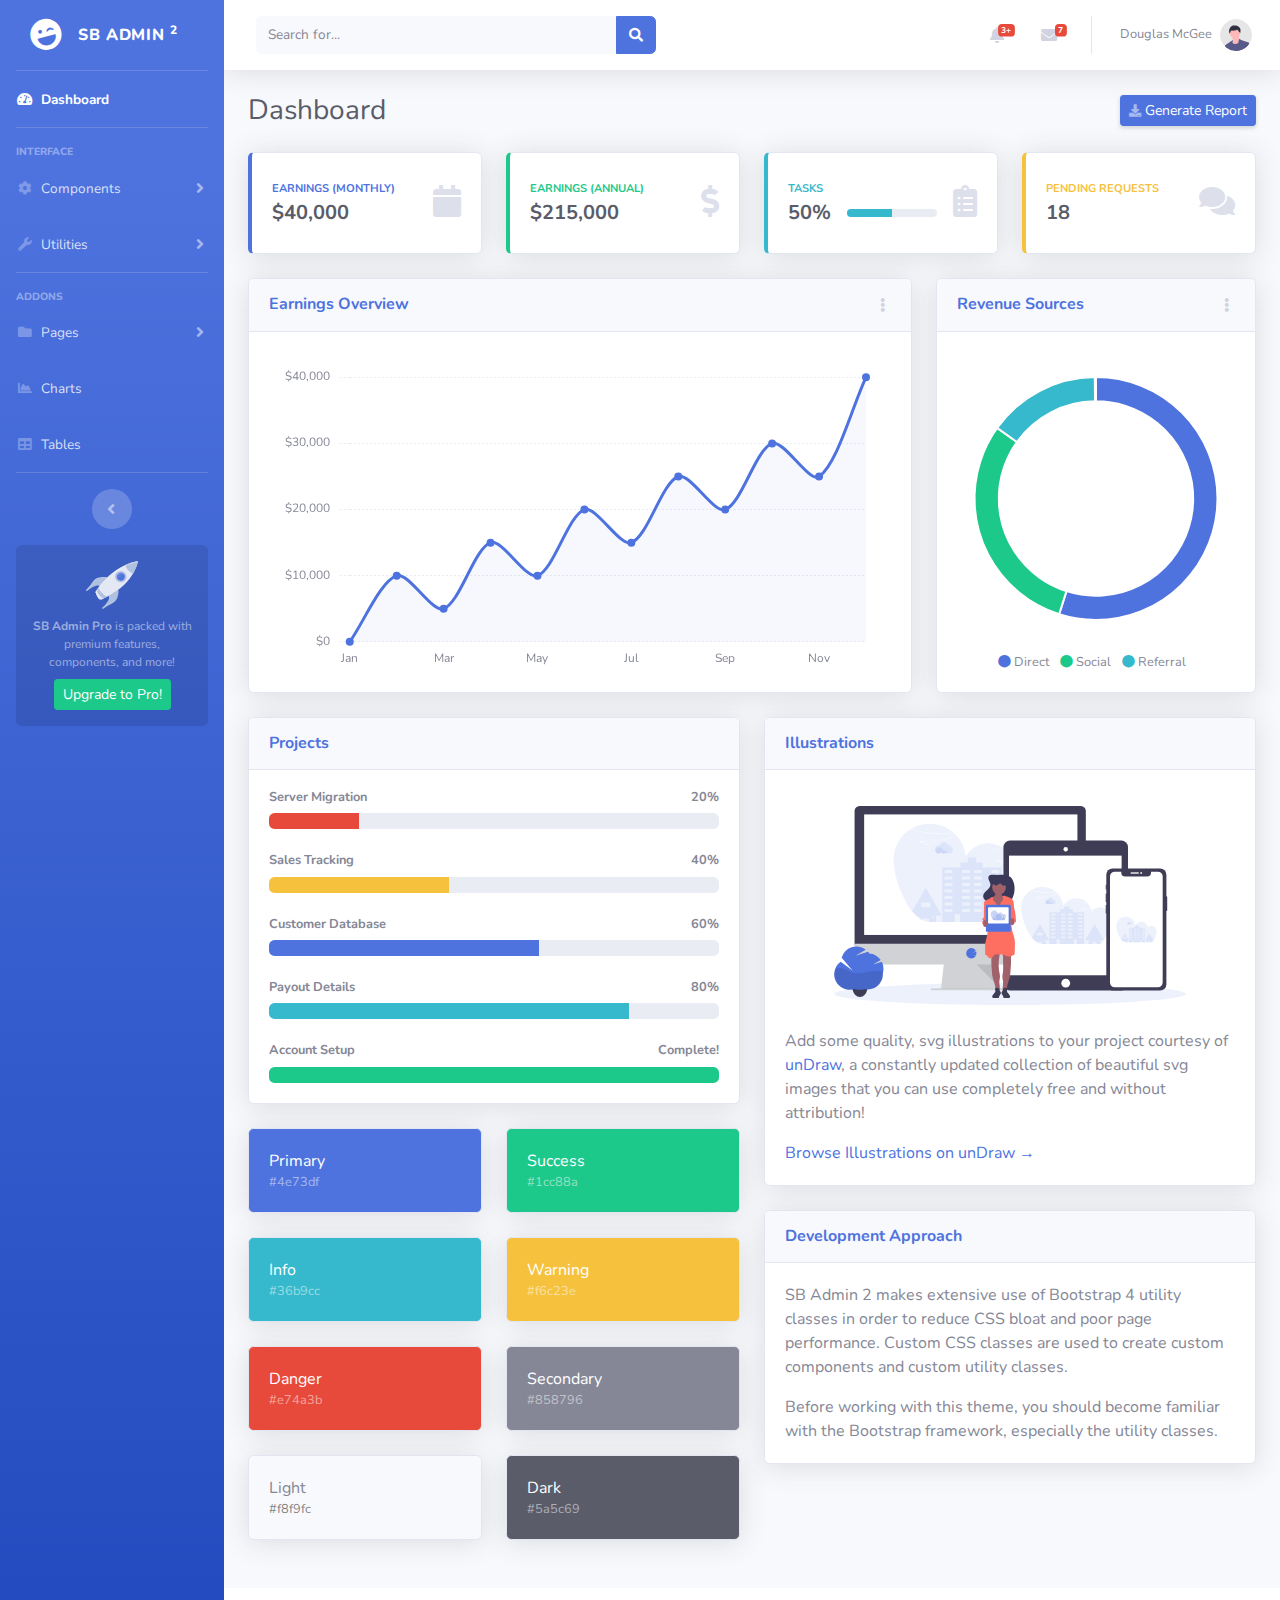
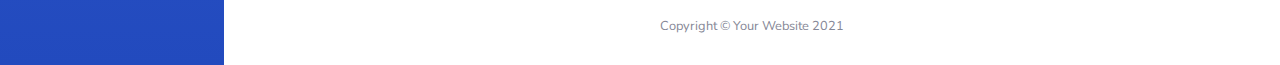
==== web/index.html @ cf5ed86f "add web" ====
<!DOCTYPE html>
<html lang="en">

<head>

    <meta charset="utf-8">
    <meta http-equiv="X-UA-Compatible" content="IE=edge">
    <meta name="viewport" content="width=device-width, initial-scale=1, shrink-to-fit=no">
    <meta name="description" content="">
    <meta name="author" content="">

    <title>SB Admin 2 - Dashboard</title>

    <!-- Custom fonts for this template-->
    <link href="vendor/fontawesome-free/css/all.min.css" rel="stylesheet" type="text/css">
    <link
        href="https://fonts.googleapis.com/css?family=Nunito:200,200i,300,300i,400,400i,600,600i,700,700i,800,800i,900,900i"
        rel="stylesheet">

    <!-- Custom styles for this template-->
    <link href="css/sb-admin-2.min.css" rel="stylesheet">

</head>

<body id="page-top">

    <!-- Page Wrapper -->
    <div id="wrapper">

        <!-- Sidebar -->
        <ul class="navbar-nav bg-gradient-primary sidebar sidebar-dark accordion" id="accordionSidebar">

            <!-- Sidebar - Brand -->
            <a class="sidebar-brand d-flex align-items-center justify-content-center" href="index.html">
                <div class="sidebar-brand-icon rotate-n-15">
                    <i class="fas fa-laugh-wink"></i>
                </div>
                <div class="sidebar-brand-text mx-3">SB Admin <sup>2</sup></div>
            </a>

            <!-- Divider -->
            <hr class="sidebar-divider my-0">

            <!-- Nav Item - Dashboard -->
            <li class="nav-item active">
                <a class="nav-link" href="index.html">
                    <i class="fas fa-fw fa-tachometer-alt"></i>
                    <span>Dashboard</span></a>
            </li>

            <!-- Divider -->
            <hr class="sidebar-divider">

            <!-- Heading -->
            <div class="sidebar-heading">
                Interface
            </div>

            <!-- Nav Item - Pages Collapse Menu -->
            <li class="nav-item">
                <a class="nav-link collapsed" href="#" data-toggle="collapse" data-target="#collapseTwo"
                    aria-expanded="true" aria-controls="collapseTwo">
                    <i class="fas fa-fw fa-cog"></i>
                    <span>Components</span>
                </a>
                <div id="collapseTwo" class="collapse" aria-labelledby="headingTwo" data-parent="#accordionSidebar">
                    <div class="bg-white py-2 collapse-inner rounded">
                        <h6 class="collapse-header">Custom Components:</h6>
                        <a class="collapse-item" href="buttons.html">Buttons</a>
                        <a class="collapse-item" href="cards.html">Cards</a>
                    </div>
                </div>
            </li>

            <!-- Nav Item - Utilities Collapse Menu -->
            <li class="nav-item">
                <a class="nav-link collapsed" href="#" data-toggle="collapse" data-target="#collapseUtilities"
                    aria-expanded="true" aria-controls="collapseUtilities">
                    <i class="fas fa-fw fa-wrench"></i>
                    <span>Utilities</span>
                </a>
                <div id="collapseUtilities" class="collapse" aria-labelledby="headingUtilities"
                    data-parent="#accordionSidebar">
                    <div class="bg-white py-2 collapse-inner rounded">
                        <h6 class="collapse-header">Custom Utilities:</h6>
                        <a class="collapse-item" href="utilities-color.html">Colors</a>
                        <a class="collapse-item" href="utilities-border.html">Borders</a>
                        <a class="collapse-item" href="utilities-animation.html">Animations</a>
                        <a class="collapse-item" href="utilities-other.html">Other</a>
                    </div>
                </div>
            </li>

            <!-- Divider -->
            <hr class="sidebar-divider">

            <!-- Heading -->
            <div class="sidebar-heading">
                Addons
            </div>

            <!-- Nav Item - Pages Collapse Menu -->
            <li class="nav-item">
                <a class="nav-link collapsed" href="#" data-toggle="collapse" data-target="#collapsePages"
                    aria-expanded="true" aria-controls="collapsePages">
                    <i class="fas fa-fw fa-folder"></i>
                    <span>Pages</span>
                </a>
                <div id="collapsePages" class="collapse" aria-labelledby="headingPages" data-parent="#accordionSidebar">
                    <div class="bg-white py-2 collapse-inner rounded">
                        <h6 class="collapse-header">Login Screens:</h6>
                        <a class="collapse-item" href="login.html">Login</a>
                        <a class="collapse-item" href="register.html">Register</a>
                        <a class="collapse-item" href="forgot-password.html">Forgot Password</a>
                        <div class="collapse-divider"></div>
                        <h6 class="collapse-header">Other Pages:</h6>
                        <a class="collapse-item" href="404.html">404 Page</a>
                        <a class="collapse-item" href="blank.html">Blank Page</a>
                    </div>
                </div>
            </li>

            <!-- Nav Item - Charts -->
            <li class="nav-item">
                <a class="nav-link" href="charts.html">
                    <i class="fas fa-fw fa-chart-area"></i>
                    <span>Charts</span></a>
            </li>

            <!-- Nav Item - Tables -->
            <li class="nav-item">
                <a class="nav-link" href="tables.html">
                    <i class="fas fa-fw fa-table"></i>
                    <span>Tables</span></a>
            </li>

            <!-- Divider -->
            <hr class="sidebar-divider d-none d-md-block">

            <!-- Sidebar Toggler (Sidebar) -->
            <div class="text-center d-none d-md-inline">
                <button class="rounded-circle border-0" id="sidebarToggle"></button>
            </div>

            <!-- Sidebar Message -->
            <div class="sidebar-card d-none d-lg-flex">
                <img class="sidebar-card-illustration mb-2" src="img/undraw_rocket.svg" alt="...">
                <p class="text-center mb-2"><strong>SB Admin Pro</strong> is packed with premium features, components, and more!</p>
                <a class="btn btn-success btn-sm" href="https://startbootstrap.com/theme/sb-admin-pro">Upgrade to Pro!</a>
            </div>

        </ul>
        <!-- End of Sidebar -->

        <!-- Content Wrapper -->
        <div id="content-wrapper" class="d-flex flex-column">

            <!-- Main Content -->
            <div id="content">

                <!-- Topbar -->
                <nav class="navbar navbar-expand navbar-light bg-white topbar mb-4 static-top shadow">

                    <!-- Sidebar Toggle (Topbar) -->
                    <button id="sidebarToggleTop" class="btn btn-link d-md-none rounded-circle mr-3">
                        <i class="fa fa-bars"></i>
                    </button>

                    <!-- Topbar Search -->
                    <form
                        class="d-none d-sm-inline-block form-inline mr-auto ml-md-3 my-2 my-md-0 mw-100 navbar-search">
                        <div class="input-group">
                            <input type="text" class="form-control bg-light border-0 small" placeholder="Search for..."
                                aria-label="Search" aria-describedby="basic-addon2">
                            <div class="input-group-append">
                                <button class="btn btn-primary" type="button">
                                    <i class="fas fa-search fa-sm"></i>
                                </button>
                            </div>
                        </div>
                    </form>

                    <!-- Topbar Navbar -->
                    <ul class="navbar-nav ml-auto">

                        <!-- Nav Item - Search Dropdown (Visible Only XS) -->
                        <li class="nav-item dropdown no-arrow d-sm-none">
                            <a class="nav-link dropdown-toggle" href="#" id="searchDropdown" role="button"
                                data-toggle="dropdown" aria-haspopup="true" aria-expanded="false">
                                <i class="fas fa-search fa-fw"></i>
                            </a>
                            <!-- Dropdown - Messages -->
                            <div class="dropdown-menu dropdown-menu-right p-3 shadow animated--grow-in"
                                aria-labelledby="searchDropdown">
                                <form class="form-inline mr-auto w-100 navbar-search">
                                    <div class="input-group">
                                        <input type="text" class="form-control bg-light border-0 small"
                                            placeholder="Search for..." aria-label="Search"
                                            aria-describedby="basic-addon2">
                                        <div class="input-group-append">
                                            <button class="btn btn-primary" type="button">
                                                <i class="fas fa-search fa-sm"></i>
                                            </button>
                                        </div>
                                    </div>
                                </form>
                            </div>
                        </li>

                        <!-- Nav Item - Alerts -->
                        <li class="nav-item dropdown no-arrow mx-1">
                            <a class="nav-link dropdown-toggle" href="#" id="alertsDropdown" role="button"
                                data-toggle="dropdown" aria-haspopup="true" aria-expanded="false">
                                <i class="fas fa-bell fa-fw"></i>
                                <!-- Counter - Alerts -->
                                <span class="badge badge-danger badge-counter">3+</span>
                            </a>
                            <!-- Dropdown - Alerts -->
                            <div class="dropdown-list dropdown-menu dropdown-menu-right shadow animated--grow-in"
                                aria-labelledby="alertsDropdown">
                                <h6 class="dropdown-header">
                                    Alerts Center
                                </h6>
                                <a class="dropdown-item d-flex align-items-center" href="#">
                                    <div class="mr-3">
                                        <div class="icon-circle bg-primary">
                                            <i class="fas fa-file-alt text-white"></i>
                                        </div>
                                    </div>
                                    <div>
                                        <div class="small text-gray-500">December 12, 2019</div>
                                        <span class="font-weight-bold">A new monthly report is ready to download!</span>
                                    </div>
                                </a>
                                <a class="dropdown-item d-flex align-items-center" href="#">
                                    <div class="mr-3">
                                        <div class="icon-circle bg-success">
                                            <i class="fas fa-donate text-white"></i>
                                        </div>
                                    </div>
                                    <div>
                                        <div class="small text-gray-500">December 7, 2019</div>
                                        $290.29 has been deposited into your account!
                                    </div>
                                </a>
                                <a class="dropdown-item d-flex align-items-center" href="#">
                                    <div class="mr-3">
                                        <div class="icon-circle bg-warning">
                                            <i class="fas fa-exclamation-triangle text-white"></i>
                                        </div>
                                    </div>
                                    <div>
                                        <div class="small text-gray-500">December 2, 2019</div>
                                        Spending Alert: We've noticed unusually high spending for your account.
                                    </div>
                                </a>
                                <a class="dropdown-item text-center small text-gray-500" href="#">Show All Alerts</a>
                            </div>
                        </li>

                        <!-- Nav Item - Messages -->
                        <li class="nav-item dropdown no-arrow mx-1">
                            <a class="nav-link dropdown-toggle" href="#" id="messagesDropdown" role="button"
                                data-toggle="dropdown" aria-haspopup="true" aria-expanded="false">
                                <i class="fas fa-envelope fa-fw"></i>
                                <!-- Counter - Messages -->
                                <span class="badge badge-danger badge-counter">7</span>
                            </a>
                            <!-- Dropdown - Messages -->
                            <div class="dropdown-list dropdown-menu dropdown-menu-right shadow animated--grow-in"
                                aria-labelledby="messagesDropdown">
                                <h6 class="dropdown-header">
                                    Message Center
                                </h6>
                                <a class="dropdown-item d-flex align-items-center" href="#">
                                    <div class="dropdown-list-image mr-3">
                                        <img class="rounded-circle" src="img/undraw_profile_1.svg"
                                            alt="...">
                                        <div class="status-indicator bg-success"></div>
                                    </div>
                                    <div class="font-weight-bold">
                                        <div class="text-truncate">Hi there! I am wondering if you can help me with a
                                            problem I've been having.</div>
                                        <div class="small text-gray-500">Emily Fowler · 58m</div>
                                    </div>
                                </a>
                                <a class="dropdown-item d-flex align-items-center" href="#">
                                    <div class="dropdown-list-image mr-3">
                                        <img class="rounded-circle" src="img/undraw_profile_2.svg"
                                            alt="...">
                                        <div class="status-indicator"></div>
                                    </div>
                                    <div>
                                        <div class="text-truncate">I have the photos that you ordered last month, how
                                            would you like them sent to you?</div>
                                        <div class="small text-gray-500">Jae Chun · 1d</div>
                                    </div>
                                </a>
                                <a class="dropdown-item d-flex align-items-center" href="#">
                                    <div class="dropdown-list-image mr-3">
                                        <img class="rounded-circle" src="img/undraw_profile_3.svg"
                                            alt="...">
                                        <div class="status-indicator bg-warning"></div>
                                    </div>
                                    <div>
                                        <div class="text-truncate">Last month's report looks great, I am very happy with
                                            the progress so far, keep up the good work!</div>
                                        <div class="small text-gray-500">Morgan Alvarez · 2d</div>
                                    </div>
                                </a>
                                <a class="dropdown-item d-flex align-items-center" href="#">
                                    <div class="dropdown-list-image mr-3">
                                        <img class="rounded-circle" src="https://source.unsplash.com/Mv9hjnEUHR4/60x60"
                                            alt="...">
                                        <div class="status-indicator bg-success"></div>
                                    </div>
                                    <div>
                                        <div class="text-truncate">Am I a good boy? The reason I ask is because someone
                                            told me that people say this to all dogs, even if they aren't good...</div>
                                        <div class="small text-gray-500">Chicken the Dog · 2w</div>
                                    </div>
                                </a>
                                <a class="dropdown-item text-center small text-gray-500" href="#">Read More Messages</a>
                            </div>
                        </li>

                        <div class="topbar-divider d-none d-sm-block"></div>

                        <!-- Nav Item - User Information -->
                        <li class="nav-item dropdown no-arrow">
                            <a class="nav-link dropdown-toggle" href="#" id="userDropdown" role="button"
                                data-toggle="dropdown" aria-haspopup="true" aria-expanded="false">
                                <span class="mr-2 d-none d-lg-inline text-gray-600 small">Douglas McGee</span>
                                <img class="img-profile rounded-circle"
                                    src="img/undraw_profile.svg">
                            </a>
                            <!-- Dropdown - User Information -->
                            <div class="dropdown-menu dropdown-menu-right shadow animated--grow-in"
                                aria-labelledby="userDropdown">
                                <a class="dropdown-item" href="#">
                                    <i class="fas fa-user fa-sm fa-fw mr-2 text-gray-400"></i>
                                    Profile
                                </a>
                                <a class="dropdown-item" href="#">
                                    <i class="fas fa-cogs fa-sm fa-fw mr-2 text-gray-400"></i>
                                    Settings
                                </a>
                                <a class="dropdown-item" href="#">
                                    <i class="fas fa-list fa-sm fa-fw mr-2 text-gray-400"></i>
                                    Activity Log
                                </a>
                                <div class="dropdown-divider"></div>
                                <a class="dropdown-item" href="#" data-toggle="modal" data-target="#logoutModal">
                                    <i class="fas fa-sign-out-alt fa-sm fa-fw mr-2 text-gray-400"></i>
                                    Logout
                                </a>
                            </div>
                        </li>

                    </ul>

                </nav>
                <!-- End of Topbar -->

                <!-- Begin Page Content -->
                <div class="container-fluid">

                    <!-- Page Heading -->
                    <div class="d-sm-flex align-items-center justify-content-between mb-4">
                        <h1 class="h3 mb-0 text-gray-800">Dashboard</h1>
                        <a href="#" class="d-none d-sm-inline-block btn btn-sm btn-primary shadow-sm"><i
                                class="fas fa-download fa-sm text-white-50"></i> Generate Report</a>
                    </div>

                    <!-- Content Row -->
                    <div class="row">

                        <!-- Earnings (Monthly) Card Example -->
                        <div class="col-xl-3 col-md-6 mb-4">
                            <div class="card border-left-primary shadow h-100 py-2">
                                <div class="card-body">
                                    <div class="row no-gutters align-items-center">
                                        <div class="col mr-2">
                                            <div class="text-xs font-weight-bold text-primary text-uppercase mb-1">
                                                Earnings (Monthly)</div>
                                            <div class="h5 mb-0 font-weight-bold text-gray-800">$40,000</div>
                                        </div>
                                        <div class="col-auto">
                                            <i class="fas fa-calendar fa-2x text-gray-300"></i>
                                        </div>
                                    </div>
                                </div>
                            </div>
                        </div>

                        <!-- Earnings (Monthly) Card Example -->
                        <div class="col-xl-3 col-md-6 mb-4">
                            <div class="card border-left-success shadow h-100 py-2">
                                <div class="card-body">
                                    <div class="row no-gutters align-items-center">
                                        <div class="col mr-2">
                                            <div class="text-xs font-weight-bold text-success text-uppercase mb-1">
                                                Earnings (Annual)</div>
                                            <div class="h5 mb-0 font-weight-bold text-gray-800">$215,000</div>
                                        </div>
                                        <div class="col-auto">
                                            <i class="fas fa-dollar-sign fa-2x text-gray-300"></i>
                                        </div>
                                    </div>
                                </div>
                            </div>
                        </div>

                        <!-- Earnings (Monthly) Card Example -->
                        <div class="col-xl-3 col-md-6 mb-4">
                            <div class="card border-left-info shadow h-100 py-2">
                                <div class="card-body">
                                    <div class="row no-gutters align-items-center">
                                        <div class="col mr-2">
                                            <div class="text-xs font-weight-bold text-info text-uppercase mb-1">Tasks
                                            </div>
                                            <div class="row no-gutters align-items-center">
                                                <div class="col-auto">
                                                    <div class="h5 mb-0 mr-3 font-weight-bold text-gray-800">50%</div>
                                                </div>
                                                <div class="col">
                                                    <div class="progress progress-sm mr-2">
                                                        <div class="progress-bar bg-info" role="progressbar"
                                                            style="width: 50%" aria-valuenow="50" aria-valuemin="0"
                                                            aria-valuemax="100"></div>
                                                    </div>
                                                </div>
                                            </div>
                                        </div>
                                        <div class="col-auto">
                                            <i class="fas fa-clipboard-list fa-2x text-gray-300"></i>
                                        </div>
                                    </div>
                                </div>
                            </div>
                        </div>

                        <!-- Pending Requests Card Example -->
                        <div class="col-xl-3 col-md-6 mb-4">
                            <div class="card border-left-warning shadow h-100 py-2">
                                <div class="card-body">
                                    <div class="row no-gutters align-items-center">
                                        <div class="col mr-2">
                                            <div class="text-xs font-weight-bold text-warning text-uppercase mb-1">
                                                Pending Requests</div>
                                            <div class="h5 mb-0 font-weight-bold text-gray-800">18</div>
                                        </div>
                                        <div class="col-auto">
                                            <i class="fas fa-comments fa-2x text-gray-300"></i>
                                        </div>
                                    </div>
                                </div>
                            </div>
                        </div>
                    </div>

                    <!-- Content Row -->

                    <div class="row">

                        <!-- Area Chart -->
                        <div class="col-xl-8 col-lg-7">
                            <div class="card shadow mb-4">
                                <!-- Card Header - Dropdown -->
                                <div
                                    class="card-header py-3 d-flex flex-row align-items-center justify-content-between">
                                    <h6 class="m-0 font-weight-bold text-primary">Earnings Overview</h6>
                                    <div class="dropdown no-arrow">
                                        <a class="dropdown-toggle" href="#" role="button" id="dropdownMenuLink"
                                            data-toggle="dropdown" aria-haspopup="true" aria-expanded="false">
                                            <i class="fas fa-ellipsis-v fa-sm fa-fw text-gray-400"></i>
                                        </a>
                                        <div class="dropdown-menu dropdown-menu-right shadow animated--fade-in"
                                            aria-labelledby="dropdownMenuLink">
                                            <div class="dropdown-header">Dropdown Header:</div>
                                            <a class="dropdown-item" href="#">Action</a>
                                            <a class="dropdown-item" href="#">Another action</a>
                                            <div class="dropdown-divider"></div>
                                            <a class="dropdown-item" href="#">Something else here</a>
                                        </div>
                                    </div>
                                </div>
                                <!-- Card Body -->
                                <div class="card-body">
                                    <div class="chart-area">
                                        <canvas id="myAreaChart"></canvas>
                                    </div>
                                </div>
                            </div>
                        </div>

                        <!-- Pie Chart -->
                        <div class="col-xl-4 col-lg-5">
                            <div class="card shadow mb-4">
                                <!-- Card Header - Dropdown -->
                                <div
                                    class="card-header py-3 d-flex flex-row align-items-center justify-content-between">
                                    <h6 class="m-0 font-weight-bold text-primary">Revenue Sources</h6>
                                    <div class="dropdown no-arrow">
                                        <a class="dropdown-toggle" href="#" role="button" id="dropdownMenuLink"
                                            data-toggle="dropdown" aria-haspopup="true" aria-expanded="false">
                                            <i class="fas fa-ellipsis-v fa-sm fa-fw text-gray-400"></i>
                                        </a>
                                        <div class="dropdown-menu dropdown-menu-right shadow animated--fade-in"
                                            aria-labelledby="dropdownMenuLink">
                                            <div class="dropdown-header">Dropdown Header:</div>
                                            <a class="dropdown-item" href="#">Action</a>
                                            <a class="dropdown-item" href="#">Another action</a>
                                            <div class="dropdown-divider"></div>
                                            <a class="dropdown-item" href="#">Something else here</a>
                                        </div>
                                    </div>
                                </div>
                                <!-- Card Body -->
                                <div class="card-body">
                                    <div class="chart-pie pt-4 pb-2">
                                        <canvas id="myPieChart"></canvas>
                                    </div>
                                    <div class="mt-4 text-center small">
                                        <span class="mr-2">
                                            <i class="fas fa-circle text-primary"></i> Direct
                                        </span>
                                        <span class="mr-2">
                                            <i class="fas fa-circle text-success"></i> Social
                                        </span>
                                        <span class="mr-2">
                                            <i class="fas fa-circle text-info"></i> Referral
                                        </span>
                                    </div>
                                </div>
                            </div>
                        </div>
                    </div>

                    <!-- Content Row -->
                    <div class="row">

                        <!-- Content Column -->
                        <div class="col-lg-6 mb-4">

                            <!-- Project Card Example -->
                            <div class="card shadow mb-4">
                                <div class="card-header py-3">
                                    <h6 class="m-0 font-weight-bold text-primary">Projects</h6>
                                </div>
                                <div class="card-body">
                                    <h4 class="small font-weight-bold">Server Migration <span
                                            class="float-right">20%</span></h4>
                                    <div class="progress mb-4">
                                        <div class="progress-bar bg-danger" role="progressbar" style="width: 20%"
                                            aria-valuenow="20" aria-valuemin="0" aria-valuemax="100"></div>
                                    </div>
                                    <h4 class="small font-weight-bold">Sales Tracking <span
                                            class="float-right">40%</span></h4>
                                    <div class="progress mb-4">
                                        <div class="progress-bar bg-warning" role="progressbar" style="width: 40%"
                                            aria-valuenow="40" aria-valuemin="0" aria-valuemax="100"></div>
                                    </div>
                                    <h4 class="small font-weight-bold">Customer Database <span
                                            class="float-right">60%</span></h4>
                                    <div class="progress mb-4">
                                        <div class="progress-bar" role="progressbar" style="width: 60%"
                                            aria-valuenow="60" aria-valuemin="0" aria-valuemax="100"></div>
                                    </div>
                                    <h4 class="small font-weight-bold">Payout Details <span
                                            class="float-right">80%</span></h4>
                                    <div class="progress mb-4">
                                        <div class="progress-bar bg-info" role="progressbar" style="width: 80%"
                                            aria-valuenow="80" aria-valuemin="0" aria-valuemax="100"></div>
                                    </div>
                                    <h4 class="small font-weight-bold">Account Setup <span
                                            class="float-right">Complete!</span></h4>
                                    <div class="progress">
                                        <div class="progress-bar bg-success" role="progressbar" style="width: 100%"
                                            aria-valuenow="100" aria-valuemin="0" aria-valuemax="100"></div>
                                    </div>
                                </div>
                            </div>

                            <!-- Color System -->
                            <div class="row">
                                <div class="col-lg-6 mb-4">
                                    <div class="card bg-primary text-white shadow">
                                        <div class="card-body">
                                            Primary
                                            <div class="text-white-50 small">#4e73df</div>
                                        </div>
                                    </div>
                                </div>
                                <div class="col-lg-6 mb-4">
                                    <div class="card bg-success text-white shadow">
                                        <div class="card-body">
                                            Success
                                            <div class="text-white-50 small">#1cc88a</div>
                                        </div>
                                    </div>
                                </div>
                                <div class="col-lg-6 mb-4">
                                    <div class="card bg-info text-white shadow">
                                        <div class="card-body">
                                            Info
                                            <div class="text-white-50 small">#36b9cc</div>
                                        </div>
                                    </div>
                                </div>
                                <div class="col-lg-6 mb-4">
                                    <div class="card bg-warning text-white shadow">
                                        <div class="card-body">
                                            Warning
                                            <div class="text-white-50 small">#f6c23e</div>
                                        </div>
                                    </div>
                                </div>
                                <div class="col-lg-6 mb-4">
                                    <div class="card bg-danger text-white shadow">
                                        <div class="card-body">
                                            Danger
                                            <div class="text-white-50 small">#e74a3b</div>
                                        </div>
                                    </div>
                                </div>
                                <div class="col-lg-6 mb-4">
                                    <div class="card bg-secondary text-white shadow">
                                        <div class="card-body">
                                            Secondary
                                            <div class="text-white-50 small">#858796</div>
                                        </div>
                                    </div>
                                </div>
                                <div class="col-lg-6 mb-4">
                                    <div class="card bg-light text-black shadow">
                                        <div class="card-body">
                                            Light
                                            <div class="text-black-50 small">#f8f9fc</div>
                                        </div>
                                    </div>
                                </div>
                                <div class="col-lg-6 mb-4">
                                    <div class="card bg-dark text-white shadow">
                                        <div class="card-body">
                                            Dark
                                            <div class="text-white-50 small">#5a5c69</div>
                                        </div>
                                    </div>
                                </div>
                            </div>

                        </div>

                        <div class="col-lg-6 mb-4">

                            <!-- Illustrations -->
                            <div class="card shadow mb-4">
                                <div class="card-header py-3">
                                    <h6 class="m-0 font-weight-bold text-primary">Illustrations</h6>
                                </div>
                                <div class="card-body">
                                    <div class="text-center">
                                        <img class="img-fluid px-3 px-sm-4 mt-3 mb-4" style="width: 25rem;"
                                            src="img/undraw_posting_photo.svg" alt="...">
                                    </div>
                                    <p>Add some quality, svg illustrations to your project courtesy of <a
                                            target="_blank" rel="nofollow" href="https://undraw.co/">unDraw</a>, a
                                        constantly updated collection of beautiful svg images that you can use
                                        completely free and without attribution!</p>
                                    <a target="_blank" rel="nofollow" href="https://undraw.co/">Browse Illustrations on
                                        unDraw &rarr;</a>
                                </div>
                            </div>

                            <!-- Approach -->
                            <div class="card shadow mb-4">
                                <div class="card-header py-3">
                                    <h6 class="m-0 font-weight-bold text-primary">Development Approach</h6>
                                </div>
                                <div class="card-body">
                                    <p>SB Admin 2 makes extensive use of Bootstrap 4 utility classes in order to reduce
                                        CSS bloat and poor page performance. Custom CSS classes are used to create
                                        custom components and custom utility classes.</p>
                                    <p class="mb-0">Before working with this theme, you should become familiar with the
                                        Bootstrap framework, especially the utility classes.</p>
                                </div>
                            </div>

                        </div>
                    </div>

                </div>
                <!-- /.container-fluid -->

            </div>
            <!-- End of Main Content -->

            <!-- Footer -->
            <footer class="sticky-footer bg-white">
                <div class="container my-auto">
                    <div class="copyright text-center my-auto">
                        <span>Copyright &copy; Your Website 2021</span>
                    </div>
                </div>
            </footer>
            <!-- End of Footer -->

        </div>
        <!-- End of Content Wrapper -->

    </div>
    <!-- End of Page Wrapper -->

    <!-- Scroll to Top Button-->
    <a class="scroll-to-top rounded" href="#page-top">
        <i class="fas fa-angle-up"></i>
    </a>

    <!-- Logout Modal-->
    <div class="modal fade" id="logoutModal" tabindex="-1" role="dialog" aria-labelledby="exampleModalLabel"
        aria-hidden="true">
        <div class="modal-dialog" role="document">
            <div class="modal-content">
                <div class="modal-header">
                    <h5 class="modal-title" id="exampleModalLabel">Ready to Leave?</h5>
                    <button class="close" type="button" data-dismiss="modal" aria-label="Close">
                        <span aria-hidden="true">×</span>
                    </button>
                </div>
                <div class="modal-body">Select "Logout" below if you are ready to end your current session.</div>
                <div class="modal-footer">
                    <button class="btn btn-secondary" type="button" data-dismiss="modal">Cancel</button>
                    <a class="btn btn-primary" href="login.html">Logout</a>
                </div>
            </div>
        </div>
    </div>

    <!-- Bootstrap core JavaScript-->
    <script src="vendor/jquery/jquery.min.js"></script>
    <script src="vendor/bootstrap/js/bootstrap.bundle.min.js"></script>

    <!-- Core plugin JavaScript-->
    <script src="vendor/jquery-easing/jquery.easing.min.js"></script>

    <!-- Custom scripts for all pages-->
    <script src="js/sb-admin-2.min.js"></script>

    <!-- Page level plugins -->
    <script src="vendor/chart.js/Chart.min.js"></script>

    <!-- Page level custom scripts -->
    <script src="js/demo/chart-area-demo.js"></script>
    <script src="js/demo/chart-pie-demo.js"></script>

</body>

</html>
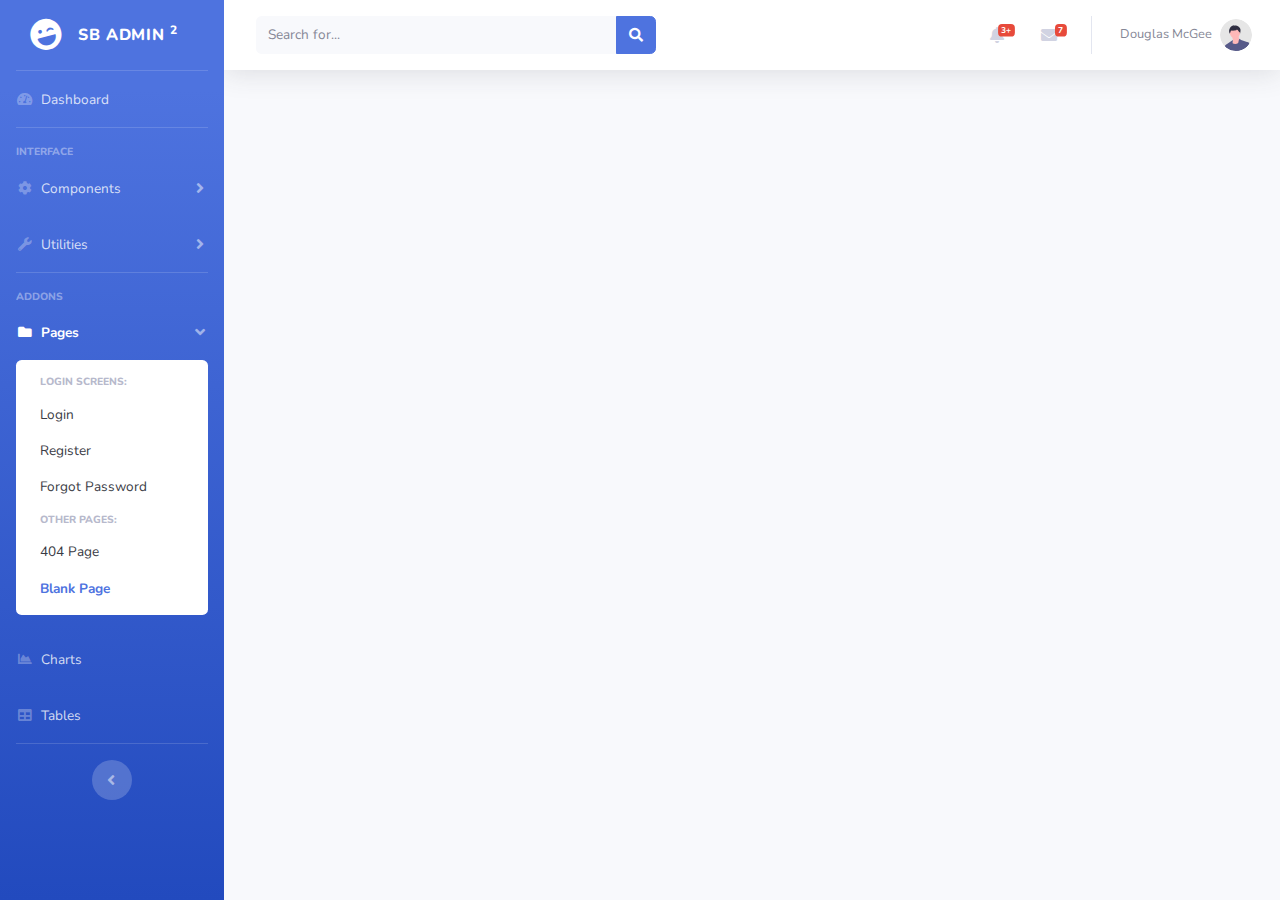
==== commit 408f7683: "index_page" ====
--- a/web/index.html
+++ b/web/index.html
@@ -9,7 +9,7 @@
     <meta name="description" content="">
     <meta name="author" content="">
 
-    <title>SB Admin 2 - Dashboard</title>
+    <title>SB Admin 2 - Blank</title>
 
     <!-- Custom fonts for this template-->
     <link href="vendor/fontawesome-free/css/all.min.css" rel="stylesheet" type="text/css">
@@ -19,6 +19,8 @@
 
     <!-- Custom styles for this template-->
     <link href="css/sb-admin-2.min.css" rel="stylesheet">
+    <link href="https://cdn.jsdelivr.net/npm/bootstrap@5.0.0/dist/css/bootstrap.min.css" rel="stylesheet" integrity="sha384-wEmeIV1mKuiNpC+IOBjI7aAzPcEZeedi5yW5f2yOq55WWLwNGmvvx4Um1vskeMj0" crossorigin="anonymous">
+    <link rel="stylesheet" href="./css/style.css">
 
 </head>
 
@@ -42,7 +44,7 @@
             <hr class="sidebar-divider my-0">
 
             <!-- Nav Item - Dashboard -->
-            <li class="nav-item active">
+            <li class="nav-item">
                 <a class="nav-link" href="index.html">
                     <i class="fas fa-fw fa-tachometer-alt"></i>
                     <span>Dashboard</span></a>
@@ -100,13 +102,14 @@
             </div>
 
             <!-- Nav Item - Pages Collapse Menu -->
-            <li class="nav-item">
-                <a class="nav-link collapsed" href="#" data-toggle="collapse" data-target="#collapsePages"
-                    aria-expanded="true" aria-controls="collapsePages">
+            <li class="nav-item active">
+                <a class="nav-link" href="#" data-toggle="collapse" data-target="#collapsePages" aria-expanded="true"
+                    aria-controls="collapsePages">
                     <i class="fas fa-fw fa-folder"></i>
                     <span>Pages</span>
                 </a>
-                <div id="collapsePages" class="collapse" aria-labelledby="headingPages" data-parent="#accordionSidebar">
+                <div id="collapsePages" class="collapse show" aria-labelledby="headingPages"
+                    data-parent="#accordionSidebar">
                     <div class="bg-white py-2 collapse-inner rounded">
                         <h6 class="collapse-header">Login Screens:</h6>
                         <a class="collapse-item" href="login.html">Login</a>
@@ -115,7 +118,7 @@
                         <div class="collapse-divider"></div>
                         <h6 class="collapse-header">Other Pages:</h6>
                         <a class="collapse-item" href="404.html">404 Page</a>
-                        <a class="collapse-item" href="blank.html">Blank Page</a>
+                        <a class="collapse-item active" href="blank.html">Blank Page</a>
                     </div>
                 </div>
             </li>
@@ -140,13 +143,6 @@
             <!-- Sidebar Toggler (Sidebar) -->
             <div class="text-center d-none d-md-inline">
                 <button class="rounded-circle border-0" id="sidebarToggle"></button>
-            </div>
-
-            <!-- Sidebar Message -->
-            <div class="sidebar-card d-none d-lg-flex">
-                <img class="sidebar-card-illustration mb-2" src="img/undraw_rocket.svg" alt="...">
-                <p class="text-center mb-2"><strong>SB Admin Pro</strong> is packed with premium features, components, and more!</p>
-                <a class="btn btn-success btn-sm" href="https://startbootstrap.com/theme/sb-admin-pro">Upgrade to Pro!</a>
             </div>
 
         </ul>
@@ -363,348 +359,14 @@
                 <!-- End of Topbar -->
 
                 <!-- Begin Page Content -->
-                <div class="container-fluid">
-
-                    <!-- Page Heading -->
-                    <div class="d-sm-flex align-items-center justify-content-between mb-4">
-                        <h1 class="h3 mb-0 text-gray-800">Dashboard</h1>
-                        <a href="#" class="d-none d-sm-inline-block btn btn-sm btn-primary shadow-sm"><i
-                                class="fas fa-download fa-sm text-white-50"></i> Generate Report</a>
-                    </div>
-
-                    <!-- Content Row -->
-                    <div class="row">
-
-                        <!-- Earnings (Monthly) Card Example -->
-                        <div class="col-xl-3 col-md-6 mb-4">
-                            <div class="card border-left-primary shadow h-100 py-2">
-                                <div class="card-body">
-                                    <div class="row no-gutters align-items-center">
-                                        <div class="col mr-2">
-                                            <div class="text-xs font-weight-bold text-primary text-uppercase mb-1">
-                                                Earnings (Monthly)</div>
-                                            <div class="h5 mb-0 font-weight-bold text-gray-800">$40,000</div>
-                                        </div>
-                                        <div class="col-auto">
-                                            <i class="fas fa-calendar fa-2x text-gray-300"></i>
-                                        </div>
-                                    </div>
-                                </div>
-                            </div>
-                        </div>
-
-                        <!-- Earnings (Monthly) Card Example -->
-                        <div class="col-xl-3 col-md-6 mb-4">
-                            <div class="card border-left-success shadow h-100 py-2">
-                                <div class="card-body">
-                                    <div class="row no-gutters align-items-center">
-                                        <div class="col mr-2">
-                                            <div class="text-xs font-weight-bold text-success text-uppercase mb-1">
-                                                Earnings (Annual)</div>
-                                            <div class="h5 mb-0 font-weight-bold text-gray-800">$215,000</div>
-                                        </div>
-                                        <div class="col-auto">
-                                            <i class="fas fa-dollar-sign fa-2x text-gray-300"></i>
-                                        </div>
-                                    </div>
-                                </div>
-                            </div>
-                        </div>
-
-                        <!-- Earnings (Monthly) Card Example -->
-                        <div class="col-xl-3 col-md-6 mb-4">
-                            <div class="card border-left-info shadow h-100 py-2">
-                                <div class="card-body">
-                                    <div class="row no-gutters align-items-center">
-                                        <div class="col mr-2">
-                                            <div class="text-xs font-weight-bold text-info text-uppercase mb-1">Tasks
-                                            </div>
-                                            <div class="row no-gutters align-items-center">
-                                                <div class="col-auto">
-                                                    <div class="h5 mb-0 mr-3 font-weight-bold text-gray-800">50%</div>
-                                                </div>
-                                                <div class="col">
-                                                    <div class="progress progress-sm mr-2">
-                                                        <div class="progress-bar bg-info" role="progressbar"
-                                                            style="width: 50%" aria-valuenow="50" aria-valuemin="0"
-                                                            aria-valuemax="100"></div>
-                                                    </div>
-                                                </div>
-                                            </div>
-                                        </div>
-                                        <div class="col-auto">
-                                            <i class="fas fa-clipboard-list fa-2x text-gray-300"></i>
-                                        </div>
-                                    </div>
-                                </div>
-                            </div>
-                        </div>
-
-                        <!-- Pending Requests Card Example -->
-                        <div class="col-xl-3 col-md-6 mb-4">
-                            <div class="card border-left-warning shadow h-100 py-2">
-                                <div class="card-body">
-                                    <div class="row no-gutters align-items-center">
-                                        <div class="col mr-2">
-                                            <div class="text-xs font-weight-bold text-warning text-uppercase mb-1">
-                                                Pending Requests</div>
-                                            <div class="h5 mb-0 font-weight-bold text-gray-800">18</div>
-                                        </div>
-                                        <div class="col-auto">
-                                            <i class="fas fa-comments fa-2x text-gray-300"></i>
-                                        </div>
-                                    </div>
-                                </div>
-                            </div>
-                        </div>
-                    </div>
-
-                    <!-- Content Row -->
-
-                    <div class="row">
-
-                        <!-- Area Chart -->
-                        <div class="col-xl-8 col-lg-7">
-                            <div class="card shadow mb-4">
-                                <!-- Card Header - Dropdown -->
-                                <div
-                                    class="card-header py-3 d-flex flex-row align-items-center justify-content-between">
-                                    <h6 class="m-0 font-weight-bold text-primary">Earnings Overview</h6>
-                                    <div class="dropdown no-arrow">
-                                        <a class="dropdown-toggle" href="#" role="button" id="dropdownMenuLink"
-                                            data-toggle="dropdown" aria-haspopup="true" aria-expanded="false">
-                                            <i class="fas fa-ellipsis-v fa-sm fa-fw text-gray-400"></i>
-                                        </a>
-                                        <div class="dropdown-menu dropdown-menu-right shadow animated--fade-in"
-                                            aria-labelledby="dropdownMenuLink">
-                                            <div class="dropdown-header">Dropdown Header:</div>
-                                            <a class="dropdown-item" href="#">Action</a>
-                                            <a class="dropdown-item" href="#">Another action</a>
-                                            <div class="dropdown-divider"></div>
-                                            <a class="dropdown-item" href="#">Something else here</a>
-                                        </div>
-                                    </div>
-                                </div>
-                                <!-- Card Body -->
-                                <div class="card-body">
-                                    <div class="chart-area">
-                                        <canvas id="myAreaChart"></canvas>
-                                    </div>
-                                </div>
-                            </div>
-                        </div>
-
-                        <!-- Pie Chart -->
-                        <div class="col-xl-4 col-lg-5">
-                            <div class="card shadow mb-4">
-                                <!-- Card Header - Dropdown -->
-                                <div
-                                    class="card-header py-3 d-flex flex-row align-items-center justify-content-between">
-                                    <h6 class="m-0 font-weight-bold text-primary">Revenue Sources</h6>
-                                    <div class="dropdown no-arrow">
-                                        <a class="dropdown-toggle" href="#" role="button" id="dropdownMenuLink"
-                                            data-toggle="dropdown" aria-haspopup="true" aria-expanded="false">
-                                            <i class="fas fa-ellipsis-v fa-sm fa-fw text-gray-400"></i>
-                                        </a>
-                                        <div class="dropdown-menu dropdown-menu-right shadow animated--fade-in"
-                                            aria-labelledby="dropdownMenuLink">
-                                            <div class="dropdown-header">Dropdown Header:</div>
-                                            <a class="dropdown-item" href="#">Action</a>
-                                            <a class="dropdown-item" href="#">Another action</a>
-                                            <div class="dropdown-divider"></div>
-                                            <a class="dropdown-item" href="#">Something else here</a>
-                                        </div>
-                                    </div>
-                                </div>
-                                <!-- Card Body -->
-                                <div class="card-body">
-                                    <div class="chart-pie pt-4 pb-2">
-                                        <canvas id="myPieChart"></canvas>
-                                    </div>
-                                    <div class="mt-4 text-center small">
-                                        <span class="mr-2">
-                                            <i class="fas fa-circle text-primary"></i> Direct
-                                        </span>
-                                        <span class="mr-2">
-                                            <i class="fas fa-circle text-success"></i> Social
-                                        </span>
-                                        <span class="mr-2">
-                                            <i class="fas fa-circle text-info"></i> Referral
-                                        </span>
-                                    </div>
-                                </div>
-                            </div>
-                        </div>
-                    </div>
-
-                    <!-- Content Row -->
-                    <div class="row">
-
-                        <!-- Content Column -->
-                        <div class="col-lg-6 mb-4">
-
-                            <!-- Project Card Example -->
-                            <div class="card shadow mb-4">
-                                <div class="card-header py-3">
-                                    <h6 class="m-0 font-weight-bold text-primary">Projects</h6>
-                                </div>
-                                <div class="card-body">
-                                    <h4 class="small font-weight-bold">Server Migration <span
-                                            class="float-right">20%</span></h4>
-                                    <div class="progress mb-4">
-                                        <div class="progress-bar bg-danger" role="progressbar" style="width: 20%"
-                                            aria-valuenow="20" aria-valuemin="0" aria-valuemax="100"></div>
-                                    </div>
-                                    <h4 class="small font-weight-bold">Sales Tracking <span
-                                            class="float-right">40%</span></h4>
-                                    <div class="progress mb-4">
-                                        <div class="progress-bar bg-warning" role="progressbar" style="width: 40%"
-                                            aria-valuenow="40" aria-valuemin="0" aria-valuemax="100"></div>
-                                    </div>
-                                    <h4 class="small font-weight-bold">Customer Database <span
-                                            class="float-right">60%</span></h4>
-                                    <div class="progress mb-4">
-                                        <div class="progress-bar" role="progressbar" style="width: 60%"
-                                            aria-valuenow="60" aria-valuemin="0" aria-valuemax="100"></div>
-                                    </div>
-                                    <h4 class="small font-weight-bold">Payout Details <span
-                                            class="float-right">80%</span></h4>
-                                    <div class="progress mb-4">
-                                        <div class="progress-bar bg-info" role="progressbar" style="width: 80%"
-                                            aria-valuenow="80" aria-valuemin="0" aria-valuemax="100"></div>
-                                    </div>
-                                    <h4 class="small font-weight-bold">Account Setup <span
-                                            class="float-right">Complete!</span></h4>
-                                    <div class="progress">
-                                        <div class="progress-bar bg-success" role="progressbar" style="width: 100%"
-                                            aria-valuenow="100" aria-valuemin="0" aria-valuemax="100"></div>
-                                    </div>
-                                </div>
-                            </div>
-
-                            <!-- Color System -->
-                            <div class="row">
-                                <div class="col-lg-6 mb-4">
-                                    <div class="card bg-primary text-white shadow">
-                                        <div class="card-body">
-                                            Primary
-                                            <div class="text-white-50 small">#4e73df</div>
-                                        </div>
-                                    </div>
-                                </div>
-                                <div class="col-lg-6 mb-4">
-                                    <div class="card bg-success text-white shadow">
-                                        <div class="card-body">
-                                            Success
-                                            <div class="text-white-50 small">#1cc88a</div>
-                                        </div>
-                                    </div>
-                                </div>
-                                <div class="col-lg-6 mb-4">
-                                    <div class="card bg-info text-white shadow">
-                                        <div class="card-body">
-                                            Info
-                                            <div class="text-white-50 small">#36b9cc</div>
-                                        </div>
-                                    </div>
-                                </div>
-                                <div class="col-lg-6 mb-4">
-                                    <div class="card bg-warning text-white shadow">
-                                        <div class="card-body">
-                                            Warning
-                                            <div class="text-white-50 small">#f6c23e</div>
-                                        </div>
-                                    </div>
-                                </div>
-                                <div class="col-lg-6 mb-4">
-                                    <div class="card bg-danger text-white shadow">
-                                        <div class="card-body">
-                                            Danger
-                                            <div class="text-white-50 small">#e74a3b</div>
-                                        </div>
-                                    </div>
-                                </div>
-                                <div class="col-lg-6 mb-4">
-                                    <div class="card bg-secondary text-white shadow">
-                                        <div class="card-body">
-                                            Secondary
-                                            <div class="text-white-50 small">#858796</div>
-                                        </div>
-                                    </div>
-                                </div>
-                                <div class="col-lg-6 mb-4">
-                                    <div class="card bg-light text-black shadow">
-                                        <div class="card-body">
-                                            Light
-                                            <div class="text-black-50 small">#f8f9fc</div>
-                                        </div>
-                                    </div>
-                                </div>
-                                <div class="col-lg-6 mb-4">
-                                    <div class="card bg-dark text-white shadow">
-                                        <div class="card-body">
-                                            Dark
-                                            <div class="text-white-50 small">#5a5c69</div>
-                                        </div>
-                                    </div>
-                                </div>
-                            </div>
-
-                        </div>
-
-                        <div class="col-lg-6 mb-4">
-
-                            <!-- Illustrations -->
-                            <div class="card shadow mb-4">
-                                <div class="card-header py-3">
-                                    <h6 class="m-0 font-weight-bold text-primary">Illustrations</h6>
-                                </div>
-                                <div class="card-body">
-                                    <div class="text-center">
-                                        <img class="img-fluid px-3 px-sm-4 mt-3 mb-4" style="width: 25rem;"
-                                            src="img/undraw_posting_photo.svg" alt="...">
-                                    </div>
-                                    <p>Add some quality, svg illustrations to your project courtesy of <a
-                                            target="_blank" rel="nofollow" href="https://undraw.co/">unDraw</a>, a
-                                        constantly updated collection of beautiful svg images that you can use
-                                        completely free and without attribution!</p>
-                                    <a target="_blank" rel="nofollow" href="https://undraw.co/">Browse Illustrations on
-                                        unDraw &rarr;</a>
-                                </div>
-                            </div>
-
-                            <!-- Approach -->
-                            <div class="card shadow mb-4">
-                                <div class="card-header py-3">
-                                    <h6 class="m-0 font-weight-bold text-primary">Development Approach</h6>
-                                </div>
-                                <div class="card-body">
-                                    <p>SB Admin 2 makes extensive use of Bootstrap 4 utility classes in order to reduce
-                                        CSS bloat and poor page performance. Custom CSS classes are used to create
-                                        custom components and custom utility classes.</p>
-                                    <p class="mb-0">Before working with this theme, you should become familiar with the
-                                        Bootstrap framework, especially the utility classes.</p>
-                                </div>
-                            </div>
-
-                        </div>
-                    </div>
-
-                </div>
+                <div class="container">
+                    
+                </div>
+
                 <!-- /.container-fluid -->
 
             </div>
             <!-- End of Main Content -->
-
-            <!-- Footer -->
-            <footer class="sticky-footer bg-white">
-                <div class="container my-auto">
-                    <div class="copyright text-center my-auto">
-                        <span>Copyright &copy; Your Website 2021</span>
-                    </div>
-                </div>
-            </footer>
-            <!-- End of Footer -->
 
         </div>
         <!-- End of Content Wrapper -->
@@ -747,13 +409,6 @@
     <!-- Custom scripts for all pages-->
     <script src="js/sb-admin-2.min.js"></script>
 
-    <!-- Page level plugins -->
-    <script src="vendor/chart.js/Chart.min.js"></script>
-
-    <!-- Page level custom scripts -->
-    <script src="js/demo/chart-area-demo.js"></script>
-    <script src="js/demo/chart-pie-demo.js"></script>
-
 </body>
 
 </html>--- a/web/css/style.css
+++ b/web/css/style.css
@@ -0,0 +1,19 @@
+.margin_top{
+    margin-top: 20px;
+}
+
+.submit_margin_top{
+    margin-top: 30px;
+}
+
+.card_style{
+    width: 70%; 
+    padding: 15px;
+}
+
+.container_style{
+    display: flex;
+    justify-content: center;
+    align-items: center;
+    margin-top: 10%;
+}